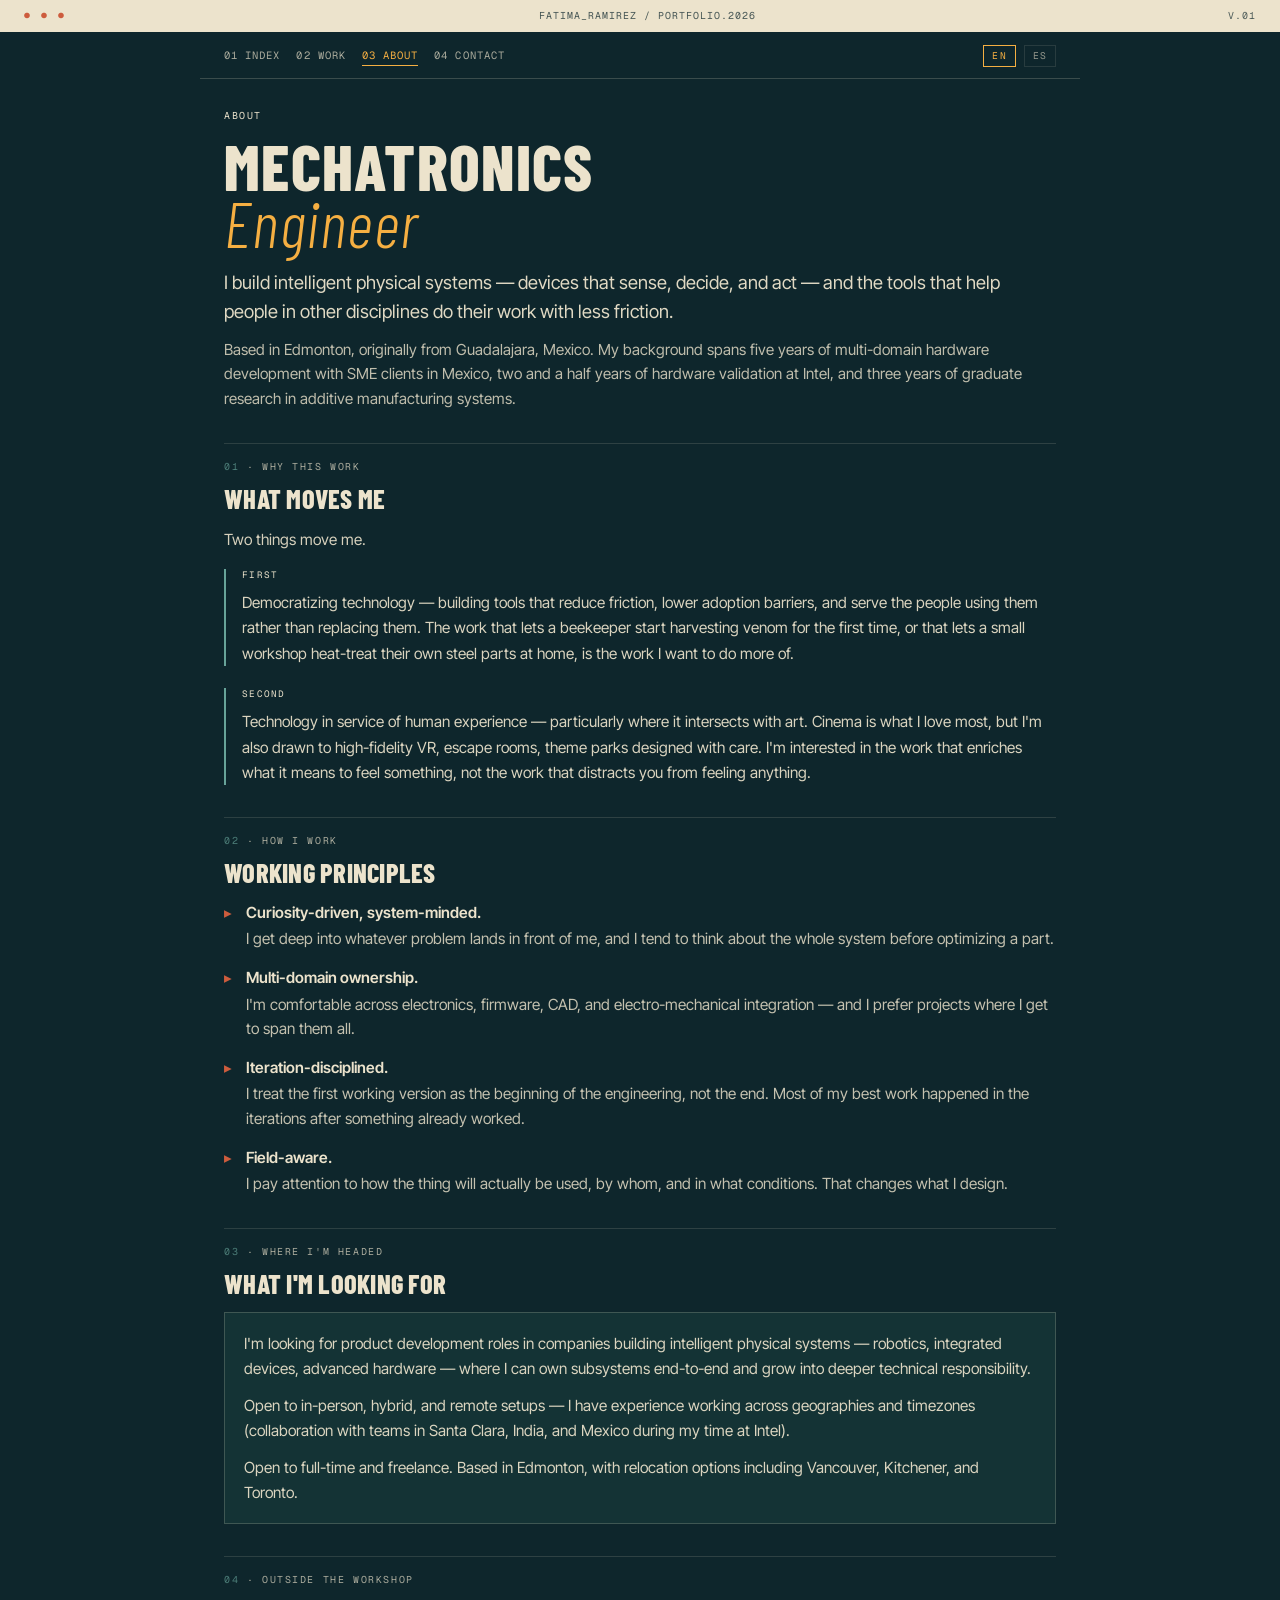
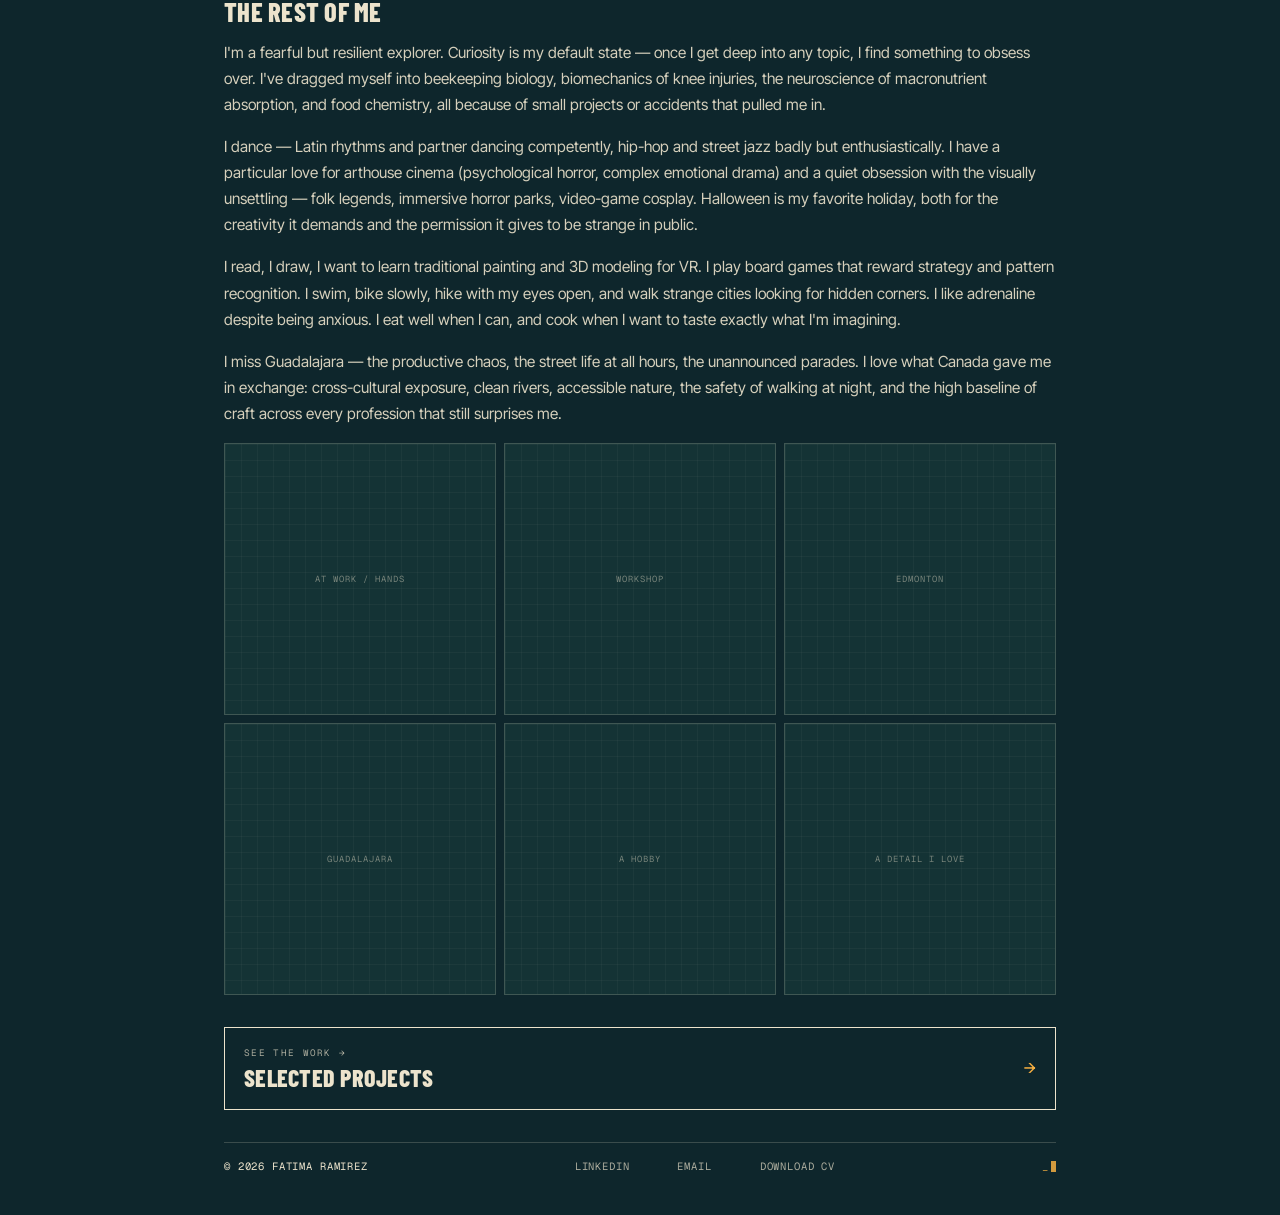
==== about.html @ 61b5e287 "Add projectsÑ EDAPI, CAHD, Honey packer. Refine design, layout and navigation" ====
<!DOCTYPE html>
<html lang="en">
<head>
<meta charset="UTF-8">
<meta name="viewport" content="width=device-width, initial-scale=1.0">
<title>About — Fatima Ramirez</title>
<meta name="description" content="Fatima Mariana Ramirez Rodriguez — mechatronics engineer. What I build, how I work, and where I'm headed.">

<!-- Fonts -->
<link rel="preconnect" href="https://fonts.googleapis.com">
<link rel="preconnect" href="https://fonts.gstatic.com" crossorigin>
<link href="https://fonts.googleapis.com/css2?family=Barlow+Condensed:ital,wght@0,300;0,800;1,300;1,800&family=Inter+Tight:wght@300;400;500;600&display=swap" rel="stylesheet">
<link href="https://fonts.googleapis.com/css2?family=Geist+Mono:wght@400;500;600&display=swap" rel="stylesheet">

<!-- Styles -->
<link rel="stylesheet" href="css/base.css">
<link rel="stylesheet" href="css/about.css">
</head>

<body class="theme-dark" data-i18n-title="meta.title_about">

<!-- Header strip -->
<div class="header-strip">
  <span class="dots">● ● ●</span>
  <span class="center" data-i18n="header_strip.center">fatima_ramirez / portfolio.2026</span>
  <span class="right" data-i18n="header_strip.right">v.01</span>
</div>

<!-- Navigation -->
<nav class="nav" aria-label="Primary">
  <ul>
    <li><a href="index.html" data-i18n="nav.index">01 Index</a></li>
    <li><a href="index.html#work" data-i18n="nav.work">02 Work</a></li>
    <li><a href="about.html" class="current" data-i18n="nav.about">03 About</a></li>
    <li><a href="#contact" data-i18n="nav.contact">04 Contact</a></li>
    <li class="lang-toggle" aria-label="Language toggle">
      <button data-lang-btn="en" class="active" aria-pressed="true">EN</button>
      <button data-lang-btn="es" aria-pressed="false">ES</button>
    </li>
  </ul>
</nav>

<main class="about-page">

  <!-- INTRO -->
  <section class="about-intro">
    <div class="about-eyebrow" data-i18n="about.eyebrow">About</div>
    <h1 class="display about-title">
      <span data-i18n="about.title_1">Mechatronics</span><br>
      <em data-i18n="about.title_2">engineer</em>
    </h1>
    <p class="about-lead" data-i18n="about.lead">
      I build intelligent physical systems — devices that sense, decide, and act — and the tools that help people in other disciplines do their work with less friction.
    </p>
    <p class="about-trajectory" data-i18n="about.trajectory">
      Based in Edmonton, originally from Guadalajara, Mexico. My background spans five years of multi-domain hardware development with SME clients in Mexico, two and a half years of hardware validation at Intel, and three years of graduate research in additive manufacturing systems.
    </p>
  </section>

  <!-- WHY THIS WORK -->
  <div class="about-section">
    <span><span class="num" data-i18n="about.s1_num">01</span> · <span data-i18n="about.s1_label">Why this work</span></span>
  </div>
  <h2 class="about-h3" data-i18n="about.s1_h">What moves me</h2>
  <p class="about-body" data-i18n="about.s1_intro">Two things move me.</p>

  <div class="motivation">
    <div class="m-label" data-i18n="about.m1_label">First</div>
    <p data-i18n="about.m1_text"><strong>Democratizing technology</strong> — building tools that reduce friction, lower adoption barriers, and serve the people using them rather than replacing them. The work that lets a beekeeper start harvesting venom for the first time, or that lets a small workshop heat-treat their own steel parts at home, is the work I want to do more of.</p>
  </div>

  <div class="motivation">
    <div class="m-label" data-i18n="about.m2_label">Second</div>
    <p data-i18n="about.m2_text"><strong>Technology in service of human experience</strong> — particularly where it intersects with art. Cinema is what I love most, but I'm also drawn to high-fidelity VR, escape rooms, theme parks designed with care. I'm interested in the work that enriches what it means to feel something, not the work that distracts you from feeling anything.</p>
  </div>

  <!-- HOW I WORK -->
  <div class="about-section">
    <span><span class="num" data-i18n="about.s2_num">02</span> · <span data-i18n="about.s2_label">How I work</span></span>
  </div>
  <h2 class="about-h3" data-i18n="about.s2_h">Working principles</h2>
  <ul class="principles">
    <li>
      <strong data-i18n="about.p1_title">Curiosity-driven, system-minded.</strong>
      <span data-i18n="about.p1_text">I get deep into whatever problem lands in front of me, and I tend to think about the whole system before optimizing a part.</span>
    </li>
    <li>
      <strong data-i18n="about.p2_title">Multi-domain ownership.</strong>
      <span data-i18n="about.p2_text">I'm comfortable across electronics, firmware, CAD, and electro-mechanical integration — and I prefer projects where I get to span them all.</span>
    </li>
    <li>
      <strong data-i18n="about.p3_title">Iteration-disciplined.</strong>
      <span data-i18n="about.p3_text">I treat the first working version as the beginning of the engineering, not the end. Most of my best work happened in the iterations after something already worked.</span>
    </li>
    <li>
      <strong data-i18n="about.p4_title">Field-aware.</strong>
      <span data-i18n="about.p4_text">I pay attention to how the thing will actually be used, by whom, and in what conditions. That changes what I design.</span>
    </li>
  </ul>

  <!-- WHERE I'M HEADED -->
  <div class="about-section">
    <span><span class="num" data-i18n="about.s3_num">03</span> · <span data-i18n="about.s3_label">Where I'm headed</span></span>
  </div>
  <h2 class="about-h3" data-i18n="about.s3_h">What I'm looking for</h2>
  <div class="headed-block">
    <p data-i18n="about.headed_1">I'm looking for product development roles in companies building intelligent physical systems — robotics, integrated devices, advanced hardware — where I can own subsystems end-to-end and grow into deeper technical responsibility.</p>
    <p data-i18n="about.headed_2"><strong>Open to in-person, hybrid, and remote setups</strong> — I have experience working across geographies and timezones (collaboration with teams in Santa Clara, India, and Mexico during my time at Intel).</p>
    <p data-i18n="about.headed_3">Open to full-time and freelance. Based in Edmonton, with relocation options including Vancouver, Kitchener, and Toronto.</p>
  </div>

  <!-- OUTSIDE THE WORKSHOP -->
  <div class="about-section">
    <span><span class="num" data-i18n="about.s4_num">04</span> · <span data-i18n="about.s4_label">Outside the workshop</span></span>
  </div>
  <h2 class="about-h3" data-i18n="about.s4_h">The rest of me</h2>
  <p class="about-body" data-i18n="about.personal_1">
    I'm a fearful but resilient explorer. Curiosity is my default state — once I get deep into any topic, I find something to obsess over. I've dragged myself into beekeeping biology, biomechanics of knee injuries, the neuroscience of macronutrient absorption, and food chemistry, all because of small projects or accidents that pulled me in.
  </p>
  <p class="about-body" data-i18n="about.personal_2">
    I dance — Latin rhythms and partner dancing competently, hip-hop and street jazz badly but enthusiastically. I have a particular love for arthouse cinema (psychological horror, complex emotional drama) and a quiet obsession with the visually unsettling — folk legends, immersive horror parks, video-game cosplay. Halloween is my favorite holiday, both for the creativity it demands and the permission it gives to be strange in public.
  </p>
  <p class="about-body" data-i18n="about.personal_3">
    I read, I draw, I want to learn traditional painting and 3D modeling for VR. I play board games that reward strategy and pattern recognition. I swim, bike slowly, hike with my eyes open, and walk strange cities looking for hidden corners. I like adrenaline despite being anxious. I eat well when I can, and cook when I want to taste exactly what I'm imagining.
  </p>
  <p class="about-body" data-i18n="about.personal_4">
    I miss Guadalajara — the productive chaos, the street life at all hours, the unannounced parades. I love what Canada gave me in exchange: cross-cultural exposure, clean rivers, accessible nature, the safety of walking at night, and the high baseline of craft across every profession that still surprises me.
  </p>

  <!-- Personal gallery -->
  <div class="about-gallery">
    <div class="g-item"><span class="placeholder" data-i18n="about.g1">At work / hands</span></div>
    <div class="g-item"><span class="placeholder" data-i18n="about.g2">Workshop</span></div>
    <div class="g-item"><span class="placeholder" data-i18n="about.g3">Edmonton</span></div>
    <div class="g-item"><span class="placeholder" data-i18n="about.g4">Guadalajara</span></div>
    <div class="g-item"><span class="placeholder" data-i18n="about.g5">A hobby</span></div>
    <div class="g-item"><span class="placeholder" data-i18n="about.g6">A detail I love</span></div>
  </div>

  <!-- CTA -->
  <a class="about-cta" href="index.html#work">
    <span>
      <span class="cta-label" data-i18n="about.cta_label">See the work →</span>
      <h4 data-i18n="about.cta_title">Selected projects</h4>
    </span>
    <span class="arrow">→</span>
  </a>

  <!-- Footer -->
  <footer class="home-footer" id="contact">
    <span class="footer-left" data-i18n="about.footer_left">© 2026 Fatima Ramirez</span>
    <span class="links">
      <a href="https://linkedin.com/in/fatimamarianar" target="_blank" rel="noopener" data-i18n="about.footer_links_linkedin">LinkedIn</a>
      <a href="mailto:fatimamarianar@gmail.com" data-i18n="about.footer_links_email">Email</a>
      <a href="assets/FMRR_CV_2026.pdf" target="_blank" rel="noopener" data-i18n="about.footer_links_cv">Download CV</a>
    </span>
    <span class="signature-cursor" aria-hidden="true">_<span class="cursor"></span></span>
  </footer>
</main>

<script src="js/i18n.js"></script>
</body>
</html>
---- css/base.css ----
/* =============================================================
   PORTFOLIO · Fatima Mariana Ramirez Rodriguez
   Shared base styles + design tokens
============================================================= */

/* ===== Design tokens ===== */
:root {
  /* DARK PALETTE (for Home, About) */
  --dark-bg: #0e262c;
  --dark-bg-elevated: #143335;
  --dark-bg-card: #1a4042;
  --dark-text: #ece3cc;
  --dark-text-dim: rgba(236, 227, 204, 0.7);
  --dark-line: rgba(236, 227, 204, 0.2);
  --dark-mustard: #f5af42;
  --dark-teal-mid: #67a399;
  --dark-red: #cd5c3d;

  /* LIGHT PALETTE (for project pages) */
  --light-bg: #ece3cc;
  --light-bg-soft: #f2ebd8;
  --light-bg-card: #e6dcbf;
  --light-text: #0e262c;
  --light-text-dim: rgba(14, 38, 44, 0.7);
  --light-line: rgba(14, 38, 44, 0.2);
  --light-mustard: #d68d1e;
  --light-mustard-bright: #f5af42;
  --light-teal-mid: #297470;
  --light-red: #b8553a;

  /* Typography */
  --font-display: 'Barlow Condensed', sans-serif;
  --font-body: 'Inter Tight', system-ui, sans-serif;
  --font-mono: 'Geist Mono', 'JetBrains Mono', monospace;

  /* Spacing */
  --space-xs: 0.4rem;
  --space-sm: 0.8rem;
  --space-md: 1.4rem;
  --space-lg: 2.2rem;
  --space-xl: 3.5rem;

  /* Containers */
  --max-content: 880px;
}

/* ===== Reset ===== */
*, *::before, *::after {
  box-sizing: border-box;
  margin: 0;
  padding: 0;
}

html {
  scroll-behavior: smooth;
  -webkit-font-smoothing: antialiased;
  text-rendering: optimizeLegibility;
}

body {
  font-family: var(--font-body);
  line-height: 1.5;
  min-height: 100vh;
}

/* ===== Page-level themes ===== */
body.theme-dark {
  background: var(--dark-bg);
  color: var(--dark-text);
}

body.theme-light {
  background: var(--light-bg);
  color: var(--light-text);
}

/* ===== Display & typography utilities ===== */
.display {
  font-family: var(--font-display);
  font-weight: 800;
  text-transform: uppercase;
  letter-spacing: 0.02em;
  line-height: 0.88;
}

.display em {
  font-family: var(--font-display);
  font-style: italic;
  font-weight: 300;
  text-transform: capitalize;
}

.theme-dark .display em { color: var(--dark-mustard); }
.theme-light .display em { color: var(--light-mustard); }

.serif {
  font-family: var(--font-body);
}

.mono {
  font-family: var(--font-mono);
}

/* ===== Header strip (terminal-style) ===== */
.header-strip {
  padding: 0.55rem 1.5rem;
  display: flex;
  justify-content: space-between;
  align-items: center;
  font-family: var(--font-mono);
  font-size: 0.62rem;
  letter-spacing: 0.1em;
  text-transform: uppercase;
}

.theme-dark .header-strip {
  background: var(--dark-text);
  color: var(--dark-bg);
}

.theme-light .header-strip {
  background: var(--light-text);
  color: var(--light-bg);
}

.header-strip .dots { letter-spacing: 0.25em; color: var(--dark-red); }
.theme-light .header-strip .dots { color: var(--light-red); }
.header-strip .center { opacity: 0.75; }
.header-strip .right { opacity: 0.7; }

/* ===== Navigation ===== */
.nav {
  padding: 0.8rem 1.5rem 0;
  max-width: var(--max-content);
  margin: 0 auto;
  border-bottom: 1px solid;
  margin-bottom: 1.4rem;
}

.theme-dark .nav { border-color: var(--dark-line); }
.theme-light .nav { border-color: var(--light-line); }

.nav ul {
  list-style: none;
  display: flex;
  flex-wrap: wrap;
  gap: 1rem;
  font-family: var(--font-mono);
  font-size: 0.66rem;
  text-transform: uppercase;
  letter-spacing: 0.1em;
  padding-bottom: 0.7rem;
  align-items: center;
}

.nav a {
  text-decoration: none;
  opacity: 0.7;
  transition: opacity 0.2s, color 0.2s;
}

.theme-dark .nav a { color: var(--dark-text); }
.theme-light .nav a { color: var(--light-text); }

.nav a:hover {
  opacity: 1;
}

.theme-dark .nav a:hover { color: var(--dark-mustard); }
.theme-light .nav a:hover { color: var(--light-mustard); }

.nav a.current {
  opacity: 1;
  border-bottom: 1px solid;
  padding-bottom: 0.2rem;
}

.theme-dark .nav a.current {
  color: var(--dark-mustard);
  border-bottom-color: var(--dark-mustard);
}

.theme-light .nav a.current {
  color: var(--light-mustard);
  border-bottom-color: var(--light-mustard);
}

.nav .lang-toggle {
  margin-left: auto;
  display: flex;
  gap: 0.5rem;
  align-items: center;
}

.nav .lang-toggle button {
  background: none;
  border: 1px solid;
  font-family: var(--font-mono);
  font-size: 0.6rem;
  letter-spacing: 0.12em;
  text-transform: uppercase;
  padding: 0.2rem 0.5rem;
  cursor: pointer;
  opacity: 0.6;
  transition: opacity 0.2s, color 0.2s, border-color 0.2s;
}

.theme-dark .nav .lang-toggle button {
  color: var(--dark-text);
  border-color: var(--dark-line);
}

.theme-light .nav .lang-toggle button {
  color: var(--light-text);
  border-color: var(--light-line);
}

.nav .lang-toggle button:hover { opacity: 1; }

.nav .lang-toggle button.active {
  opacity: 1;
}

.theme-dark .nav .lang-toggle button.active {
  color: var(--dark-mustard);
  border-color: var(--dark-mustard);
}

.theme-light .nav .lang-toggle button.active {
  color: var(--light-mustard);
  border-color: var(--light-mustard);
}

/* ===== Cursor blink (signature element) ===== */
.cursor {
  display: inline-block;
  width: 0.5em;
  height: 1em;
  vertical-align: -0.15em;
  margin-left: 2px;
  animation: blink 1.1s steps(2) infinite;
}

.theme-dark .cursor { background: var(--dark-mustard); }
.theme-light .cursor { background: var(--light-mustard); }

@keyframes blink {
  50% { opacity: 0; }
}

/* ===== Main container ===== */
main {
  padding: 0 1.5rem 2.5rem;
  max-width: var(--max-content);
  margin: 0 auto;
}

/* ===== Section labels ===== */
.section-label {
  font-family: var(--font-mono);
  font-size: 0.62rem;
  letter-spacing: 0.16em;
  text-transform: uppercase;
  opacity: 0.65;
  margin: 1.5rem 0 0.8rem;
  display: flex;
  justify-content: space-between;
  align-items: baseline;
}

.section-label .count {
  opacity: 1;
}

/* ===== Footer ===== */
.home-footer {
  margin-top: 2rem;
  padding-top: 1rem;
  border-top: 1px solid var(--dark-line);
  display: flex;
  justify-content: space-between;
  align-items: center;
  font-family: var(--font-mono);
  font-size: 0.66rem;
  letter-spacing: 0.08em;
  text-transform: uppercase;
}

.home-footer .links {
  display: flex;
  gap: 3.0rem;
  flex-wrap: wrap;
}

.home-footer .links a {
  color: var(--dark-text);
  text-decoration: none;
  opacity: 0.7;
  transition: color 0.2s, opacity 0.2s;
}

.home-footer .links a:hover {
  color: var(--dark-mustard);
  opacity: 1;
}

.home-footer .signature-cursor {
  color: var(--dark-mustard);
  opacity: 0.85;
}

.theme-dark .section-label .count { color: var(--dark-mustard); }
.theme-light .section-label .count { color: var(--light-mustard); }

/* ===== Page transitions (smooth language switch) ===== */
[data-i18n] {
  transition: opacity 0.15s;
}

body.lang-switching [data-i18n] {
  opacity: 0;
}

/* ===== Responsive ===== */
@media (max-width: 480px) {
  .nav ul { gap: 0.7rem; font-size: 0.6rem; }
  main { padding: 0 1.1rem 2rem; }
}

/* ===== Print friendliness ===== */
@media print {
  .nav, .header-strip { display: none; }
  body { background: white; color: black; }
}
---- css/about.css ----
/* =============================================================
   ABOUT PAGE — dark theme
   Uses design tokens from base.css. New file, does not touch others.
============================================================= */

.about-page {
  padding-top: 0;
}

/* ===== Intro block ===== */
.about-intro {
  padding-top: 0.5rem;
  margin-bottom: 1.6rem;
}

.about-intro .about-eyebrow {
  font-family: var(--font-mono);
  font-size: 0.62rem;
  letter-spacing: 0.16em;
  text-transform: uppercase;
  color: var(--dark-text);
  margin-bottom: 0.8rem;
}

.about-title {
  font-family: var(--font-display);
  font-weight: 800;
  text-transform: uppercase;
  letter-spacing: 0.02em;
  font-size: clamp(2.6rem, 12vw, 4rem);
  line-height: 0.9;
  margin-bottom: 1rem;
}

.about-lead {
  font-size: 1.15rem;
  line-height: 1.55;
  opacity: 0.95;
  margin-bottom: 0.8rem;
}

.about-lead strong {
  color: var(--dark-mustard);
  font-weight: 600;
}

.about-trajectory {
  font-size: 0.95rem;
  line-height: 1.6;
  opacity: 0.8;
}

/* ===== Section headers (reuse section-label pattern but as h-block) ===== */
.about-section {
  margin: 2rem 0 0.7rem;
  padding-top: 1rem;
  border-top: 1px solid var(--dark-line);
  display: flex;
  justify-content: space-between;
  align-items: baseline;
  font-family: var(--font-mono);
  font-size: 0.62rem;
  letter-spacing: 0.16em;
  text-transform: uppercase;
  opacity: 0.7;
}

.about-section .num {
  color: var(--dark-teal-mid);
  opacity: 1;
}

.about-h3 {
  font-family: var(--font-display);
  font-weight: 800;
  text-transform: uppercase;
  font-size: 1.65rem;
  letter-spacing: 0.01em;
  margin: 0.5rem 0 0.9rem;
  line-height: 1;
}

.about-body {
  font-size: 0.96rem;
  line-height: 1.7;
  opacity: 0.9;
  margin-bottom: 1rem;
}

.about-body strong {
  color: var(--dark-teal-mid);
  font-weight: 600;
  opacity: 0.7;
}

/* ===== "Why this work" — two motivations ===== */
.motivation {
  border-left: 2px solid var(--dark-teal-mid);
  padding-left: 1rem;
  margin-bottom: 1.4rem;
}

.motivation .m-label {
  font-family: var(--font-mono);
  font-size: 0.58rem;
  letter-spacing: 0.14em;
  text-transform: uppercase;
  color: var(--dark-text);
  margin-bottom: 0.45rem;
}

.motivation p {
  font-size: 0.96rem;
  line-height: 1.65;
  opacity: 0.92;
}

.motivation p strong {
  color: var(--dark-teal-mid);
  font-weight: 600;
}

/* ===== "How I work" — principle list ===== */
.principles {
  list-style: none;
  padding: 0;
  margin: 0.5rem 0 1rem;
}

.principles li {
  padding-left: 1.4rem;
  position: relative;
  margin-bottom: 0.9rem;
  font-size: 0.96rem;
  line-height: 1.6;
}

.principles li::before {
  content: '▸';
  position: absolute;
  left: 0;
  top: 0;
  color: var(--dark-red);
  font-weight: 600;
}

.principles li strong {
  color: var(--dark-text);
  font-weight: 600;
  display: block;
  margin-bottom: 0.1rem;
}

.principles li span {
  opacity: 0.82;
}

/* ===== Personal gallery ===== */
.about-gallery {
  display: grid;
  grid-template-columns: repeat(3, 1fr);
  gap: 0.5rem;
  margin: 0.8rem 0 1rem;
}

.about-gallery .g-item {
  aspect-ratio: 1;
  border: 1px solid var(--dark-line);
  position: relative;
  overflow: hidden;
  display: flex;
  align-items: center;
  justify-content: center;
  background: var(--dark-bg-elevated);
}

.about-gallery .g-item::after {
  content: '';
  position: absolute;
  inset: 0;
  background-image:
    linear-gradient(rgba(236, 227, 204, 0.04) 1px, transparent 1px),
    linear-gradient(90deg, rgba(236, 227, 204, 0.04) 1px, transparent 1px);
  background-size: 16px 16px;
  pointer-events: none;
}

.about-gallery .g-item .placeholder {
  font-family: var(--font-mono);
  font-size: 0.55rem;
  letter-spacing: 0.12em;
  text-transform: uppercase;
  opacity: 0.45;
  z-index: 1;
  text-align: center;
  padding: 0.3rem;
}

.about-gallery .g-item img {
  width: 100%;
  height: 100%;
  object-fit: cover;
  position: absolute;
  inset: 0;
}

/* ===== Where I'm headed — emphasis block ===== */
.headed-block {
  background: var(--dark-bg-elevated);
  border: 1px solid var(--dark-line);
  padding: 1.1rem 1.2rem;
  margin: 0.8rem 0 1rem;
  max-width: 100%;
}

.headed-block p {
  font-size: 0.96rem;
  line-height: 1.65;
  opacity: 0.92;
  margin-bottom: 0.7rem;
}

.headed-block p:last-child {
  margin-bottom: 0;
}

.headed-block strong {
  color: var(--dark-teal-mid);
  font-weight: 600;
}

/* ===== CTA footer for about ===== */
.about-cta {
  margin-top: 2rem;
  padding: 1.2rem;
  border: 1px solid var(--dark-text);
  background: var(--dark-bg);
  display: flex;
  justify-content: space-between;
  align-items: center;
  gap: 1rem;
  flex-wrap: wrap;
  transition: transform 0.2s, box-shadow 0.2s;
  text-decoration: none;
  color: var(--dark-text);
}

.about-cta:hover {
  transform: translate(-3px, -3px);
  box-shadow: 6px 6px 0 var(--dark-mustard);
}

.about-cta .cta-label {
  font-family: var(--font-mono);
  font-size: 0.58rem;
  letter-spacing: 0.14em;
  text-transform: uppercase;
  opacity: 0.7;
  display: block;
  margin-bottom: 0.3rem;
}

.about-cta h4 {
  font-family: var(--font-display);
  font-weight: 800;
  text-transform: uppercase;
  font-size: 1.5rem;
  letter-spacing: 0.01em;
  line-height: 1;
}

.about-cta .arrow {
  font-family: var(--font-mono);
  color: var(--dark-mustard);
  font-size: 1.2rem;
}

@media (max-width: 480px) {
  .about-gallery { grid-template-columns: repeat(2, 1fr); }
}
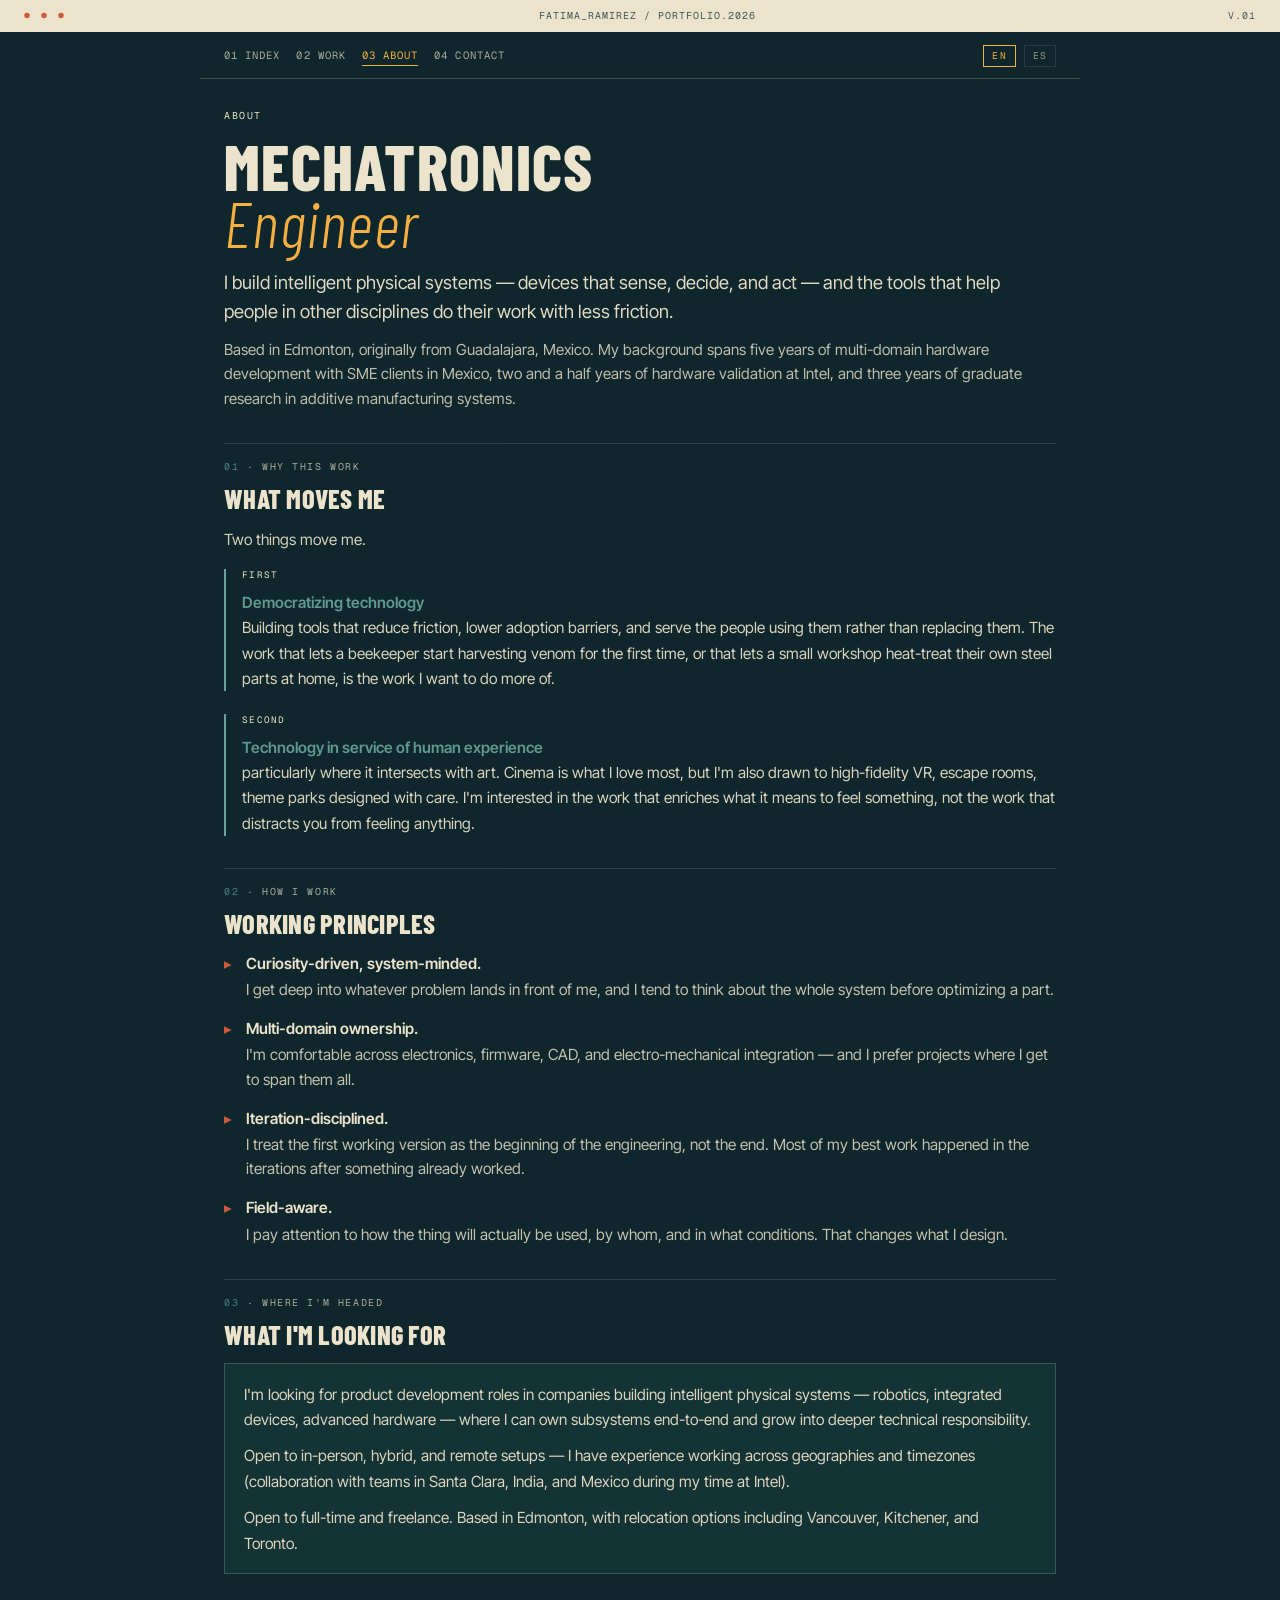
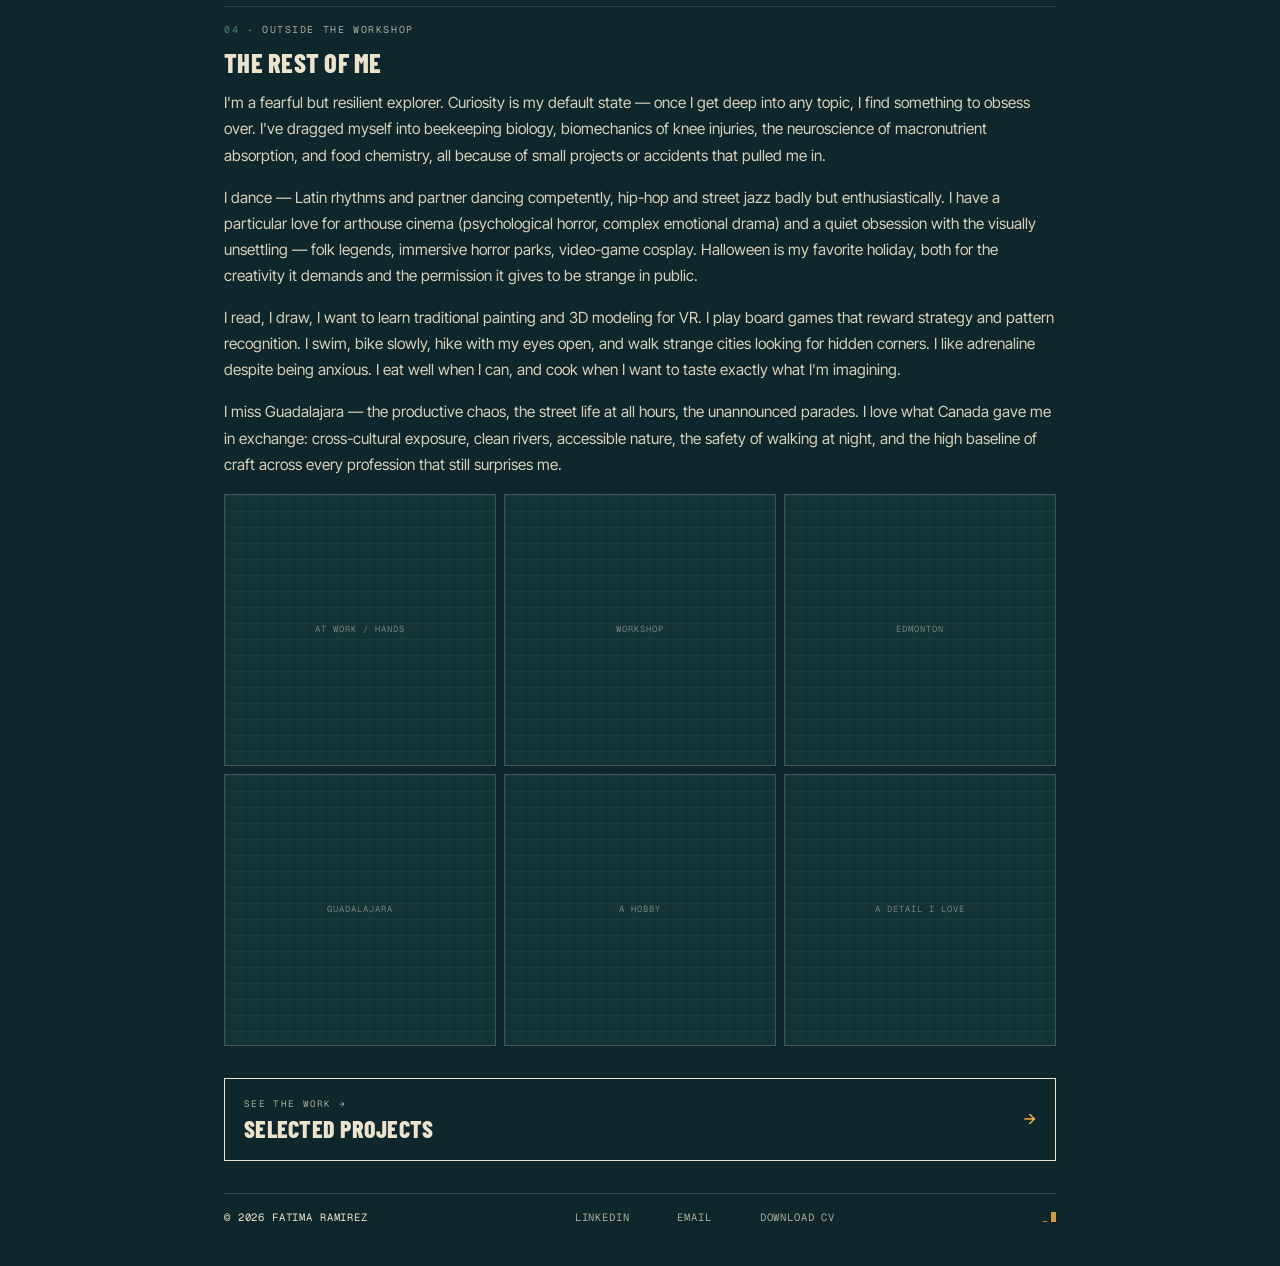
==== commit 4cab5c24: "Correcting displaying bugs" ====
--- a/about.html
+++ b/about.html
@@ -66,12 +66,14 @@
 
   <div class="motivation">
     <div class="m-label" data-i18n="about.m1_label">First</div>
-    <p data-i18n="about.m1_text"><strong>Democratizing technology</strong> — building tools that reduce friction, lower adoption barriers, and serve the people using them rather than replacing them. The work that lets a beekeeper start harvesting venom for the first time, or that lets a small workshop heat-treat their own steel parts at home, is the work I want to do more of.</p>
+    <p class="m-strong" data-i18n="about.m1_subtitle">Democratizing technology</p>
+    <p data-i18n="about.m1_text">Building tools that reduce friction, lower adoption barriers, and serve the people using them rather than replacing them. The work that lets a beekeeper start harvesting venom for the first time, or that lets a small workshop heat-treat their own steel parts at home, is the work I want to do more of.</p>
   </div>
 
   <div class="motivation">
     <div class="m-label" data-i18n="about.m2_label">Second</div>
-    <p data-i18n="about.m2_text"><strong>Technology in service of human experience</strong> — particularly where it intersects with art. Cinema is what I love most, but I'm also drawn to high-fidelity VR, escape rooms, theme parks designed with care. I'm interested in the work that enriches what it means to feel something, not the work that distracts you from feeling anything.</p>
+    <p class="m-strong" data-i18n="about.m2_subtitle">Technology in service of human experience</p>
+    <p data-i18n="about.m2_text">Particularly where it intersects with art. Cinema is what I love most, but I'm also drawn to high-fidelity VR, escape rooms, theme parks designed with care. I'm interested in the work that enriches what it means to feel something, not the work that distracts you from feeling anything.</p>
   </div>
 
   <!-- HOW I WORK -->
--- a/css/about.css
+++ b/css/about.css
@@ -115,7 +115,7 @@
   opacity: 0.92;
 }
 
-.motivation p strong {
+.motivation .m-strong {
   color: var(--dark-teal-mid);
   font-weight: 600;
 }
@@ -277,4 +277,9 @@
 
 @media (max-width: 480px) {
   .about-gallery { grid-template-columns: repeat(2, 1fr); }
-}
+  .home-footer {
+    flex-direction: column;
+    align-items: flex-start;
+    gap: 0.8rem;
+  }
+}
